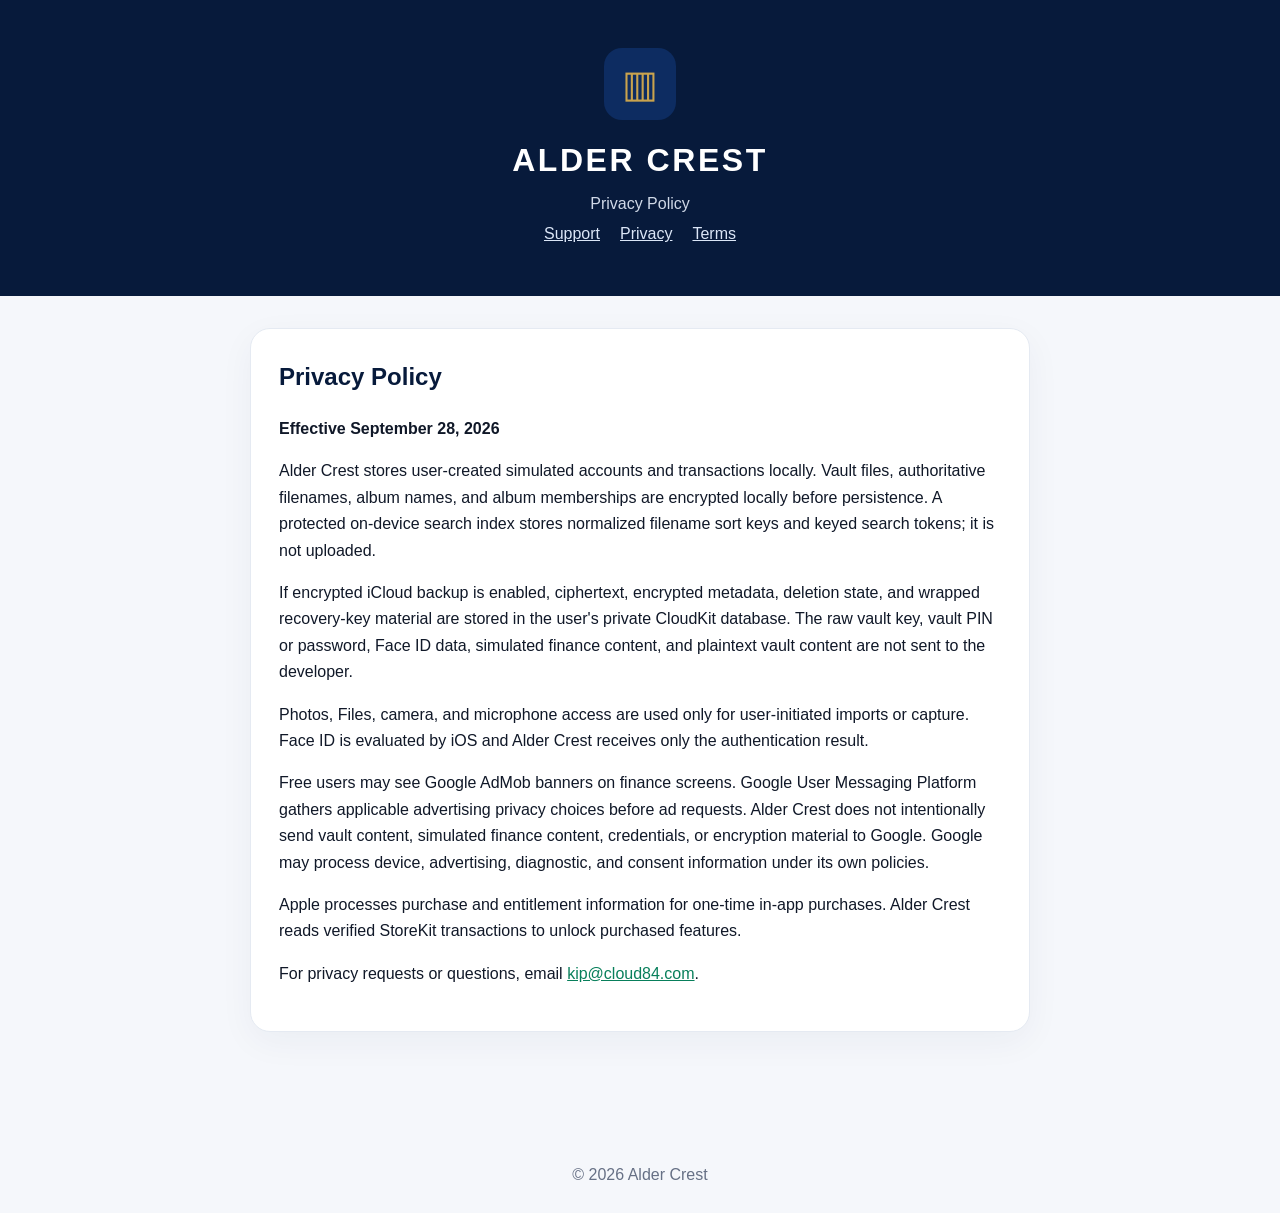
==== privacy.html @ eaa39b6d "Publish Alder Crest support site" ====
<!doctype html><html lang="en"><head><meta charset="utf-8"><meta name="viewport" content="width=device-width,initial-scale=1"><title>Alder Crest Privacy Policy</title><link rel="stylesheet" href="styles.css"></head><body><header><div class="mark">▥</div><h1>ALDER CREST</h1><p>Privacy Policy</p><nav><a href="index.html">Support</a><a href="privacy.html">Privacy</a><a href="terms.html">Terms</a></nav></header><main><section class="card"><h2>Privacy Policy</h2><p><strong>Effective September 28, 2026</strong></p><p>Alder Crest stores user-created simulated accounts and transactions locally. Vault files, authoritative filenames, album names, and album memberships are encrypted locally before persistence. A protected on-device search index stores normalized filename sort keys and keyed search tokens; it is not uploaded.</p><p>If encrypted iCloud backup is enabled, ciphertext, encrypted metadata, deletion state, and wrapped recovery-key material are stored in the user's private CloudKit database. The raw vault key, vault PIN or password, Face ID data, simulated finance content, and plaintext vault content are not sent to the developer.</p><p>Photos, Files, camera, and microphone access are used only for user-initiated imports or capture. Face ID is evaluated by iOS and Alder Crest receives only the authentication result.</p><p>Free users may see Google AdMob banners on finance screens. Google User Messaging Platform gathers applicable advertising privacy choices before ad requests. Alder Crest does not intentionally send vault content, simulated finance content, credentials, or encryption material to Google. Google may process device, advertising, diagnostic, and consent information under its own policies.</p><p>Apple processes purchase and entitlement information for one-time in-app purchases. Alder Crest reads verified StoreKit transactions to unlock purchased features.</p><p>For privacy requests or questions, email <a href="mailto:kip@cloud84.com">kip@cloud84.com</a>.</p></section></main><footer>© 2026 Alder Crest</footer></body></html>
---- styles.css ----
:root{color-scheme:light;--navy:#071a3b;--gold:#c9a34e;--mint:#12b981;--ink:#101828;--muted:#667085;--paper:#f5f7fb}*{box-sizing:border-box}body{margin:0;font:16px/1.65 -apple-system,BlinkMacSystemFont,"Segoe UI",sans-serif;color:var(--ink);background:var(--paper)}header{background:var(--navy);color:#fff;padding:48px 24px;text-align:center}.mark{display:inline-grid;place-items:center;width:72px;height:72px;border-radius:18px;background:#0d2c61;color:var(--gold);font-size:38px}h1{margin:14px 0 0;letter-spacing:.08em}header p{margin:4px 0;color:#d0d9e8}main{max-width:820px;margin:32px auto;padding:0 20px 56px}.card{background:#fff;border:1px solid #e5eaf2;border-radius:20px;padding:28px;margin:18px 0;box-shadow:0 10px 35px #15284d0c}h2{color:var(--navy);margin-top:0}a{color:#087f5b}nav a{color:#dbe6f7;margin:0 10px}footer{text-align:center;color:var(--muted);padding:24px}.notice{border-left:4px solid var(--gold);padding-left:16px}ul{padding-left:22px}@media(max-width:600px){header{padding:34px 18px}.card{padding:22px}}
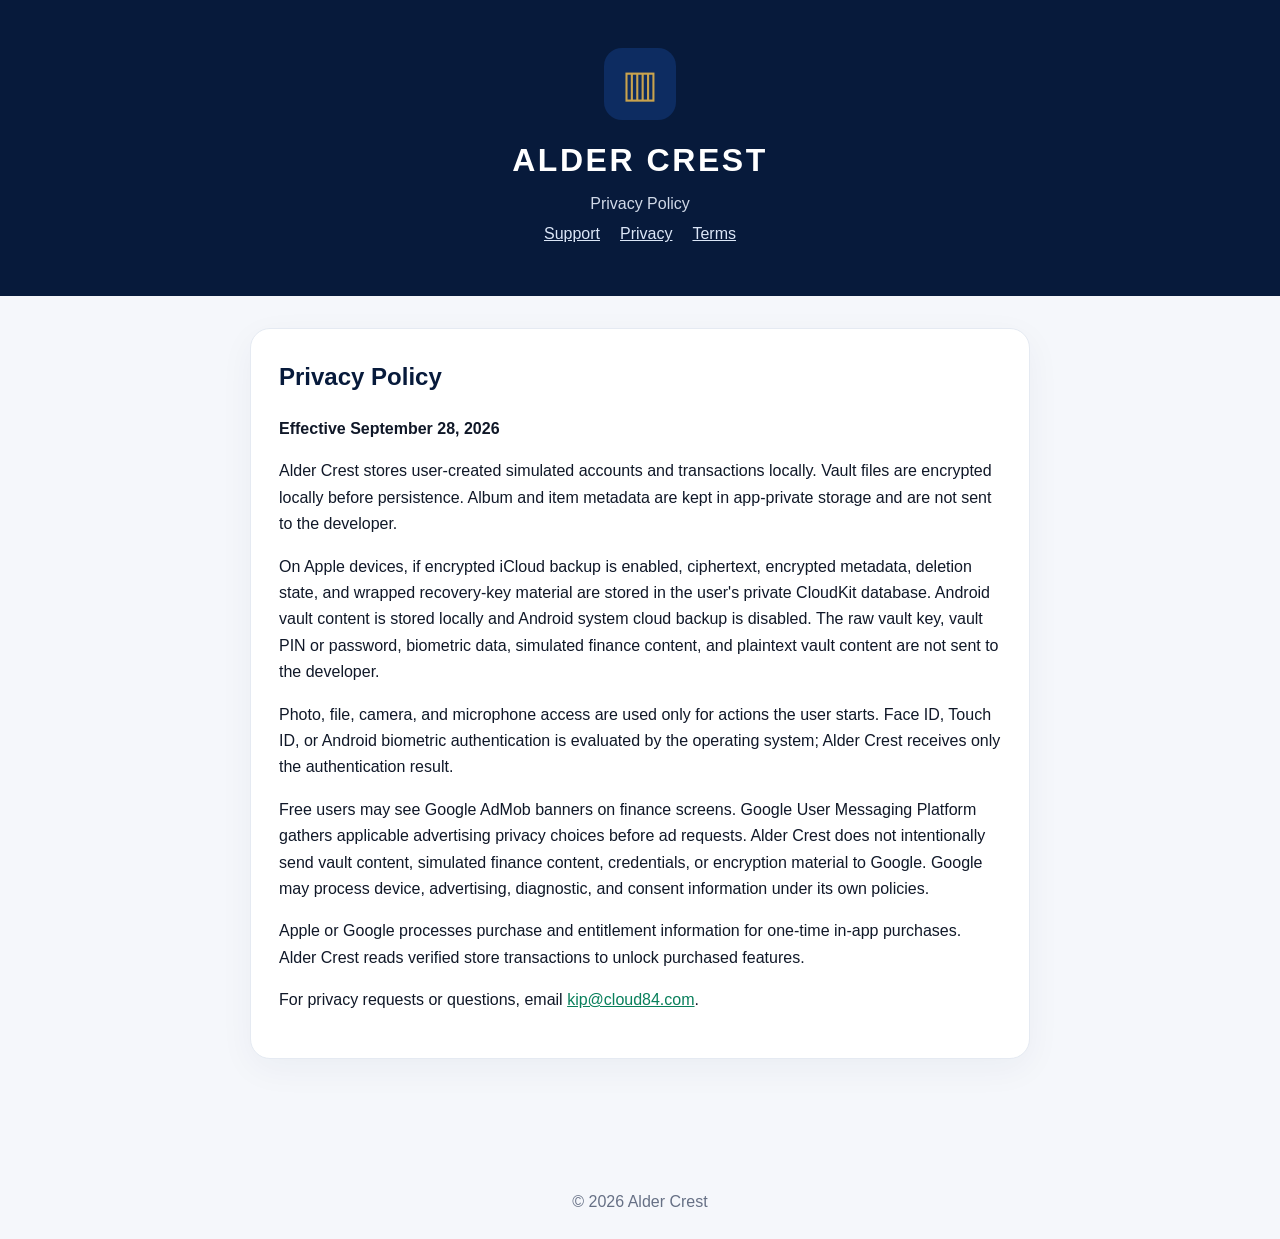
==== commit 57cd4c99: "Add Android support and privacy details" ====
--- a/privacy.html
+++ b/privacy.html
@@ -1 +1 @@
-<!doctype html><html lang="en"><head><meta charset="utf-8"><meta name="viewport" content="width=device-width,initial-scale=1"><title>Alder Crest Privacy Policy</title><link rel="stylesheet" href="styles.css"></head><body><header><div class="mark">▥</div><h1>ALDER CREST</h1><p>Privacy Policy</p><nav><a href="index.html">Support</a><a href="privacy.html">Privacy</a><a href="terms.html">Terms</a></nav></header><main><section class="card"><h2>Privacy Policy</h2><p><strong>Effective September 28, 2026</strong></p><p>Alder Crest stores user-created simulated accounts and transactions locally. Vault files, authoritative filenames, album names, and album memberships are encrypted locally before persistence. A protected on-device search index stores normalized filename sort keys and keyed search tokens; it is not uploaded.</p><p>If encrypted iCloud backup is enabled, ciphertext, encrypted metadata, deletion state, and wrapped recovery-key material are stored in the user's private CloudKit database. The raw vault key, vault PIN or password, Face ID data, simulated finance content, and plaintext vault content are not sent to the developer.</p><p>Photos, Files, camera, and microphone access are used only for user-initiated imports or capture. Face ID is evaluated by iOS and Alder Crest receives only the authentication result.</p><p>Free users may see Google AdMob banners on finance screens. Google User Messaging Platform gathers applicable advertising privacy choices before ad requests. Alder Crest does not intentionally send vault content, simulated finance content, credentials, or encryption material to Google. Google may process device, advertising, diagnostic, and consent information under its own policies.</p><p>Apple processes purchase and entitlement information for one-time in-app purchases. Alder Crest reads verified StoreKit transactions to unlock purchased features.</p><p>For privacy requests or questions, email <a href="mailto:kip@cloud84.com">kip@cloud84.com</a>.</p></section></main><footer>© 2026 Alder Crest</footer></body></html>
+<!doctype html><html lang="en"><head><meta charset="utf-8"><meta name="viewport" content="width=device-width,initial-scale=1"><title>Alder Crest Privacy Policy</title><link rel="stylesheet" href="styles.css"></head><body><header><div class="mark">▥</div><h1>ALDER CREST</h1><p>Privacy Policy</p><nav><a href="index.html">Support</a><a href="privacy.html">Privacy</a><a href="terms.html">Terms</a></nav></header><main><section class="card"><h2>Privacy Policy</h2><p><strong>Effective September 28, 2026</strong></p><p>Alder Crest stores user-created simulated accounts and transactions locally. Vault files are encrypted locally before persistence. Album and item metadata are kept in app-private storage and are not sent to the developer.</p><p>On Apple devices, if encrypted iCloud backup is enabled, ciphertext, encrypted metadata, deletion state, and wrapped recovery-key material are stored in the user's private CloudKit database. Android vault content is stored locally and Android system cloud backup is disabled. The raw vault key, vault PIN or password, biometric data, simulated finance content, and plaintext vault content are not sent to the developer.</p><p>Photo, file, camera, and microphone access are used only for actions the user starts. Face ID, Touch ID, or Android biometric authentication is evaluated by the operating system; Alder Crest receives only the authentication result.</p><p>Free users may see Google AdMob banners on finance screens. Google User Messaging Platform gathers applicable advertising privacy choices before ad requests. Alder Crest does not intentionally send vault content, simulated finance content, credentials, or encryption material to Google. Google may process device, advertising, diagnostic, and consent information under its own policies.</p><p>Apple or Google processes purchase and entitlement information for one-time in-app purchases. Alder Crest reads verified store transactions to unlock purchased features.</p><p>For privacy requests or questions, email <a href="mailto:kip@cloud84.com">kip@cloud84.com</a>.</p></section></main><footer>© 2026 Alder Crest</footer></body></html>
